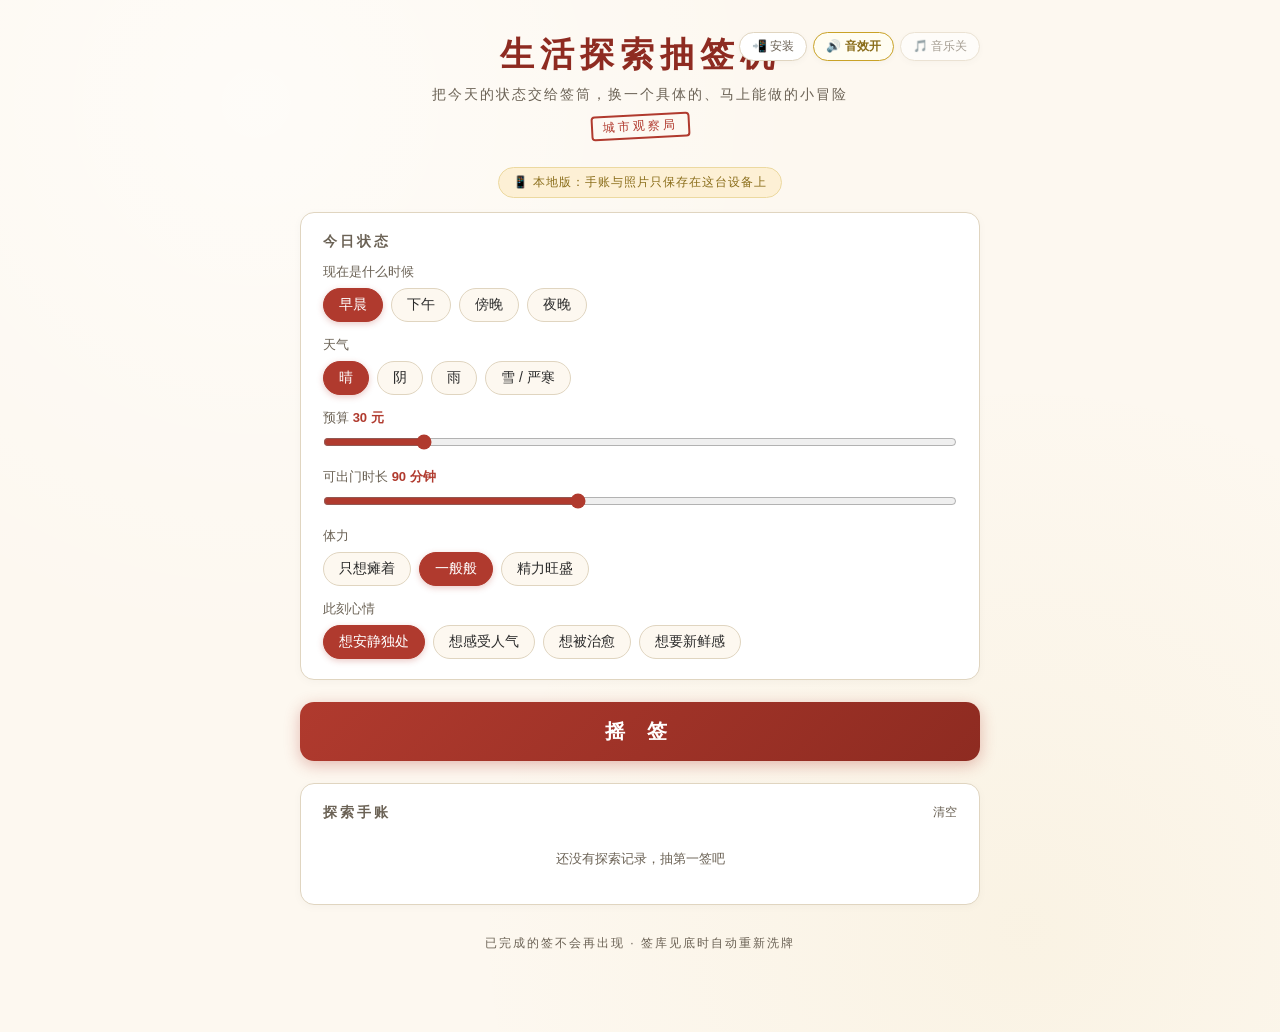
==== index.html @ 9a946af3 "Create offline PWA edition" ====
<!DOCTYPE html>
<html lang="zh-CN">
<head>
<meta charset="UTF-8">
<meta name="viewport" content="width=device-width, initial-scale=1.0">
<meta name="theme-color" content="#8e2b21">
<meta name="description" content="把今天的状态交给签筒，换一个马上能做的小冒险。记录只保存在当前设备。">
<meta name="apple-mobile-web-app-capable" content="yes">
<meta name="apple-mobile-web-app-status-bar-style" content="default">
<meta name="apple-mobile-web-app-title" content="探索抽签机">
<link rel="manifest" href="./manifest.webmanifest">
<link rel="icon" href="./icon.svg" type="image/svg+xml">
<link rel="apple-touch-icon" href="./icon-180.png">
<title>生活探索抽签机</title>
<style>
  :root {
    --paper: #fdf8f0;
    --ink: #2b2b2b;
    --ink-light: #6b6255;
    --red: #b03a2e;
    --red-deep: #8e2b21;
    --gold: #c9a227;
    --border: #e0d5c0;
  }
  * { margin: 0; padding: 0; box-sizing: border-box; }
  body {
    font-family: "PingFang SC", "Microsoft YaHei", "Noto Sans SC", sans-serif;
    background: var(--paper);
    color: var(--ink);
    min-height: 100vh;
    background-image: radial-gradient(circle at 20% 10%, #fff8 0, transparent 40%),
                      radial-gradient(circle at 80% 90%, #c9a22710 0, transparent 40%);
  }
  .wrap { max-width: 720px; margin: 0 auto; padding: 32px 20px 80px; }

  header { text-align: center; margin-bottom: 28px; position: relative; }
  .audio-bar {
    position: absolute; right: 0; top: 0;
    display: flex; gap: 6px;
  }
  .audio-btn {
    background: #fff; border: 1px solid var(--border); border-radius: 999px;
    padding: 5px 12px; font-size: 12px; color: var(--ink-light); cursor: pointer;
    transition: all .2s; display: inline-flex; align-items: center; gap: 4px;
    user-select: none; box-shadow: 0 2px 6px #00000008; font-family: inherit;
  }
  .audio-btn:hover { border-color: var(--red); color: var(--red); }
  .audio-btn.on { border-color: var(--gold); color: #8a6d1a; background: #fffdf2; font-weight: 600; }
  .audio-btn.muted { opacity: 0.6; color: var(--ink-light); }
  @media (max-width: 540px) {
    .audio-bar { position: static; justify-content: center; margin: 0 auto 12px; display: flex; }
  }
  header h1 { font-size: 34px; letter-spacing: 6px; color: var(--red-deep); font-weight: 700; }
  header p { color: var(--ink-light); margin-top: 8px; font-size: 14px; letter-spacing: 2px; }
  .seal {
    display: inline-block; margin-top: 10px; padding: 2px 10px;
    border: 2px solid var(--red); color: var(--red); border-radius: 4px;
    font-size: 12px; letter-spacing: 3px; transform: rotate(-3deg);
  }
  #netBadge {
    display: none; margin: 0 auto 14px; padding: 6px 14px; width: fit-content;
    border-radius: 999px; font-size: 12px; letter-spacing: 1px;
    background: #fdf0d5; color: #8a6d1a; border: 1px solid #ecd9a0;
  }
  #netBadge.off { display: block; }
  #netBadge.local { display: block; }

  .panel {
    background: #fff; border: 1px solid var(--border); border-radius: 14px;
    padding: 20px 22px; margin-bottom: 18px;
    box-shadow: 0 2px 10px #00000008;
  }
  .panel h2 {
    font-size: 14px; color: var(--ink-light); letter-spacing: 3px;
    margin-bottom: 12px; font-weight: 600;
  }
  .row { margin-bottom: 14px; }
  .row:last-child { margin-bottom: 0; }
  .row label { display: block; font-size: 13px; color: var(--ink-light); margin-bottom: 7px; }
  .row label b { color: var(--red); font-weight: 600; }

  .chips { display: flex; flex-wrap: wrap; gap: 8px; }
  .chip {
    padding: 7px 15px; border: 1px solid var(--border); border-radius: 999px;
    background: var(--paper); cursor: pointer; font-size: 14px; color: var(--ink);
    transition: all .15s; user-select: none;
  }
  .chip:hover { border-color: var(--red); color: var(--red); }
  .chip.on { background: var(--red); color: #fff; border-color: var(--red); box-shadow: 0 2px 6px #b03a2e44; }

  input[type=range] { width: 100%; accent-color: var(--red); cursor: pointer; }
  .range-val { font-size: 13px; color: var(--red); font-weight: 600; }

  #drawBtn {
    display: block; width: 100%; padding: 16px; font-size: 20px; letter-spacing: 8px;
    background: linear-gradient(135deg, var(--red), var(--red-deep));
    color: #fff; border: none; border-radius: 14px; cursor: pointer;
    font-family: inherit; font-weight: 700;
    box-shadow: 0 4px 16px #b03a2e55;
    transition: transform .1s, box-shadow .2s;
    margin: 22px 0;
  }
  #drawBtn:hover { transform: translateY(-2px); box-shadow: 0 6px 20px #b03a2e66; }
  #drawBtn:active { transform: scale(.98); }
  #drawBtn:disabled { opacity: .6; cursor: wait; }

  #tube { text-align: center; font-size: 64px; height: 90px; line-height: 90px; display: none; margin-bottom: 4px; }
  #tube.shaking { display: block; animation: shake .12s infinite; }
  @keyframes shake {
    0% { transform: rotate(-10deg) translateX(-3px); }
    50% { transform: rotate(10deg) translateX(3px); }
    100% { transform: rotate(-10deg) translateX(-3px); }
  }

  #result { display: none; }
  .fortune-card {
    background: linear-gradient(180deg, #fffdf8, #fdf5e6);
    border: 2px solid var(--gold); border-radius: 16px;
    padding: 26px 26px 22px; position: relative;
    box-shadow: 0 6px 24px #c9a22722;
    animation: pop .5s cubic-bezier(.2, 1.4, .4, 1);
  }
  @keyframes pop { from { transform: scale(.85) rotate(-2deg); opacity: 0; } to { transform: scale(1) rotate(0); opacity: 1; } }
  .fortune-level {
    position: absolute; top: -14px; left: 50%; transform: translateX(-50%);
    background: var(--red); color: #fff; padding: 4px 18px; border-radius: 999px;
    font-size: 14px; letter-spacing: 4px; font-weight: 700;
    box-shadow: 0 2px 8px #b03a2e44;
  }
  .fortune-title { font-size: 22px; font-weight: 700; color: var(--red-deep); margin: 8px 0 12px; letter-spacing: 1px; }
  .fortune-desc { font-size: 15px; line-height: 1.9; color: var(--ink); }
  .steps { margin-top: 14px; padding: 14px 16px; background: #fff; border-radius: 10px; border: 1px dashed var(--border); }
  .steps li { font-size: 14px; line-height: 2; color: var(--ink-light); list-style: none; padding-left: 22px; position: relative; }
  .steps li::before { content: "◆"; position: absolute; left: 0; color: var(--gold); font-size: 10px; top: 7px; }
  .fortune-meta { margin-top: 12px; font-size: 12px; color: var(--ink-light); letter-spacing: 1px; }

  .result-actions { display: flex; gap: 10px; margin-top: 16px; }
  .btn {
    flex: 1; padding: 12px; border-radius: 10px; border: 1px solid var(--border);
    background: #fff; cursor: pointer; font-size: 14px; font-family: inherit; transition: all .15s;
  }
  .btn:hover { border-color: var(--red); color: var(--red); }
  .btn.primary { background: var(--red); color: #fff; border-color: var(--red); }
  .btn.primary:hover { background: var(--red-deep); }
  .btn:disabled { opacity: .5; cursor: wait; }

  #emptyHint { display: none; text-align: center; color: var(--ink-light); padding: 20px; font-size: 14px; }

  /* 完成弹窗 */
  #modalMask {
    display: none; position: fixed; inset: 0; background: #00000070;
    z-index: 50; align-items: center; justify-content: center; padding: 20px;
  }
  #modalMask.open { display: flex; }
  #modal {
    background: var(--paper); border-radius: 16px; width: 100%; max-width: 460px;
    max-height: 88vh; overflow-y: auto; padding: 22px;
    animation: pop .35s cubic-bezier(.2, 1.4, .4, 1);
  }
  #modal h3 { font-size: 17px; color: var(--red-deep); margin-bottom: 4px; }
  #modal .sub { font-size: 12px; color: var(--ink-light); margin-bottom: 14px; }
  #modal label { display: block; font-size: 13px; color: var(--ink-light); margin: 12px 0 6px; }
  #modal textarea, #modal input[type=text] {
    width: 100%; border: 1px solid var(--border); border-radius: 10px;
    padding: 10px 12px; font-size: 14px; font-family: inherit; background: #fff; resize: vertical;
  }
  #modal textarea { min-height: 90px; }
  #photoInput { display: none; }
  #photoPickBtn {
    display: inline-block; padding: 10px 18px; border: 1px dashed var(--red);
    color: var(--red); border-radius: 10px; cursor: pointer; font-size: 13px; background: #fff;
  }
  #photoPreview { display: flex; flex-wrap: wrap; gap: 8px; margin-top: 10px; }
  #photoPreview .ph { position: relative; width: 72px; height: 72px; border-radius: 8px; overflow: hidden; border: 1px solid var(--border); }
  #photoPreview .ph img { width: 100%; height: 100%; object-fit: cover; }
  #photoPreview .ph .del {
    position: absolute; top: 2px; right: 2px; width: 18px; height: 18px; border-radius: 50%;
    background: #000000aa; color: #fff; font-size: 12px; line-height: 18px; text-align: center; cursor: pointer;
  }
  .modal-actions { display: flex; gap: 10px; margin-top: 18px; }

  /* 探险回忆 */
  #memoryCard { display: none; }
  .mem-inner {
    background: linear-gradient(135deg, #fffdf6, #fdf3e0);
    border: 1px solid var(--gold); border-radius: 12px; padding: 14px 16px;
    display: flex; gap: 12px; align-items: center;
  }
  .mem-inner img { width: 64px; height: 64px; border-radius: 8px; object-fit: cover; flex-shrink: 0; cursor: pointer; }
  .mem-text { flex: 1; min-width: 0; }
  .mem-date { font-size: 11px; color: var(--gold); font-weight: 600; letter-spacing: 1px; }
  .mem-note { font-size: 14px; line-height: 1.7; margin-top: 3px; display: -webkit-box; -webkit-line-clamp: 2; -webkit-box-orient: vertical; overflow: hidden; }
  .mem-title { font-size: 12px; color: var(--ink-light); margin-top: 3px; }
  #memRefresh { background: none; border: none; color: var(--red); cursor: pointer; font-size: 12px; float: right; }

  /* 时间轴手账 */
  .timeline { position: relative; padding-left: 18px; }
  .timeline::before { content: ""; position: absolute; left: 5px; top: 6px; bottom: 6px; width: 2px; background: var(--border); }
  .tl-item { position: relative; padding: 0 0 22px 14px; }
  .tl-item::before {
    content: ""; position: absolute; left: -18px; top: 5px; width: 9px; height: 9px;
    border-radius: 50%; background: var(--red); border: 2px solid var(--paper);
  }
  .tl-time { font-size: 12px; color: var(--gold); font-weight: 700; letter-spacing: 1px; }
  .tl-title { font-size: 15px; font-weight: 700; margin: 3px 0; }
  .tl-loc { font-size: 12px; color: var(--ink-light); }
  .tl-note { font-size: 14px; line-height: 1.8; margin-top: 6px; background: #fff; border: 1px dashed var(--border); border-radius: 10px; padding: 10px 12px; }
  .tl-photos { display: flex; flex-wrap: wrap; gap: 8px; margin-top: 8px; }
  .tl-photos img { width: 84px; height: 84px; object-fit: cover; border-radius: 8px; border: 1px solid var(--border); cursor: zoom-in; }
  .hist-empty { text-align: center; color: var(--ink-light); font-size: 13px; padding: 16px 0; }
  #clearHist { font-size: 12px; float: right; background: none; border: none; color: var(--ink-light); cursor: pointer; }
  #clearHist:hover { color: var(--red); }

  /* 灯箱 */
  #lightbox {
    display: none; position: fixed; inset: 0; background: #000000d0; z-index: 99;
    align-items: center; justify-content: center; cursor: zoom-out; padding: 20px;
  }
  #lightbox.open { display: flex; }
  #lightbox img { max-width: 100%; max-height: 100%; border-radius: 8px; }

  footer { text-align: center; margin-top: 30px; font-size: 12px; color: var(--ink-light); letter-spacing: 2px; }
</style>
</head>
<body>
<div class="wrap">
  <header>
    <div class="audio-bar">
      <button id="installBtn" class="audio-btn" title="安装到主屏幕" hidden>📲 安装</button>
      <button id="soundToggle" class="audio-btn" title="开关动作音效">🔊 音效开</button>
      <button id="bgmToggle" class="audio-btn" title="开关背景音乐">🎵 音乐关</button>
    </div>
    <h1>生活探索抽签机</h1>
    <p>把今天的状态交给签筒，换一个具体的、马上能做的小冒险</p>
    <span class="seal">城市观察局</span>
  </header>

  <div id="netBadge" class="local">📱 本地版：手账与照片只保存在这台设备上</div>

  <div class="panel">
    <h2>今日状态</h2>

    <div class="row">
      <label>现在是什么时候</label>
      <div class="chips" id="timeChips">
        <span class="chip on" data-v="morning">早晨</span>
        <span class="chip" data-v="afternoon">下午</span>
        <span class="chip" data-v="evening">傍晚</span>
        <span class="chip" data-v="night">夜晚</span>
      </div>
    </div>

    <div class="row">
      <label>天气</label>
      <div class="chips" id="weatherChips">
        <span class="chip on" data-v="sunny">晴</span>
        <span class="chip" data-v="cloudy">阴</span>
        <span class="chip" data-v="rain">雨</span>
        <span class="chip" data-v="snow">雪 / 严寒</span>
      </div>
    </div>

    <div class="row">
      <label>预算 <b class="range-val" id="budgetVal">30 元</b></label>
      <input type="range" id="budget" min="0" max="200" step="10" value="30">
    </div>

    <div class="row">
      <label>可出门时长 <b class="range-val" id="durVal">90 分钟</b></label>
      <input type="range" id="duration" min="30" max="180" step="30" value="90">
    </div>

    <div class="row">
      <label>体力</label>
      <div class="chips" id="energyChips">
        <span class="chip" data-v="1">只想瘫着</span>
        <span class="chip on" data-v="2">一般般</span>
        <span class="chip" data-v="3">精力旺盛</span>
      </div>
    </div>

    <div class="row">
      <label>此刻心情</label>
      <div class="chips" id="moodChips">
        <span class="chip on" data-v="quiet">想安静独处</span>
        <span class="chip" data-v="lively">想感受人气</span>
        <span class="chip" data-v="heal">想被治愈</span>
        <span class="chip" data-v="fresh">想要新鲜感</span>
      </div>
    </div>
  </div>

  <button id="drawBtn">摇 签</button>
  <div id="tube">🏺</div>

  <div id="result">
    <div class="fortune-card">
      <div class="fortune-level" id="fLevel">上上签</div>
      <div class="fortune-title" id="fTitle"></div>
      <div class="fortune-desc" id="fDesc"></div>
      <ul class="steps" id="fSteps"></ul>
      <div class="fortune-meta" id="fMeta"></div>
    </div>
    <div class="result-actions">
      <button class="btn" id="redrawBtn">不合心意，换一签</button>
      <button class="btn primary" id="doneBtn">我完成了 ✓</button>
    </div>
  </div>

  <div id="emptyHint">😮 这个条件下签筒空了——试试放宽预算、时间或换个心情？</div>

  <div class="panel" id="memoryCard" style="margin-top:26px;">
    <h2>探险回忆 <button id="memRefresh">换一段</button></h2>
    <div class="mem-inner" id="memInner"></div>
  </div>

  <div class="panel" style="margin-top:18px;">
    <h2>探索手账 <button id="clearHist">清空</button></h2>
    <div id="historyList"><div class="hist-empty">加载中……</div></div>
  </div>

  <footer>已完成的签不会再出现 · 签库见底时自动重新洗牌</footer>
</div>

<!-- 完成弹窗 -->
<div id="modalMask">
  <div id="modal">
    <h3>记录这次探索</h3>
    <div class="sub" id="modalTaskName"></div>
    <label>探险感言</label>
    <textarea id="noteInput" placeholder="今天看到了什么？100 字也好，一句话也行"></textarea>
    <label>照片（可多张，自动压缩）</label>
    <span id="photoPickBtn">📷 选择照片</span>
    <input type="file" id="photoInput" accept="image/*" multiple>
    <div id="photoPreview"></div>
    <label>地点</label>
    <input type="text" id="locInput" placeholder="例如：城南老街 / 人民公园北门">
    <div class="modal-actions">
      <button class="btn" id="modalCancel">取消</button>
      <button class="btn primary" id="modalSave">存入手账 ✓</button>
    </div>
  </div>
</div>

<!-- 灯箱 -->
<div id="lightbox"><img id="lbImg" src=""></div>

<script>
/* ============ 任务签库（60 签） ============
 * budget: 最低预算  energy: 最低体力(1-3)  min: 最少分钟数
 * times: 适用时段(空=均可)  outdoor: 是否户外  rainOk: 雨雪天是否可行
 * mood: 契合心情 quiet/lively/heal/fresh   weatherNeed: 限定天气
 */
const POOL = [
  {id:"road_change", t:"未知道路摄影签", d:"去附近一条你从未走过的路，用镜头记录这座城市正在变化的证据。", steps:["选一条从没走过的方向出发","拍 {n} 张「城市正在变化」的照片：工地、新招牌、拆迁墙、新栽的树","挑一种预算内没吃过的小吃尝尝","回家后写 100 字：这条路和你想象的有什么不同"], budget:15, energy:2, min:60, outdoor:true, rainOk:false, mood:["fresh","quiet"]},
  {id:"old_shop", t:"老字号寻访签", d:"找到附近一家开了十年以上的小店，和店主聊一句天。", steps:["地图搜「附近」+ 老店 / 或直接问楼下保安","点一样最便宜的东西（预算 {budget} 元内）","问店主：「这条街这些年变了吗？」","记下他说的一个细节"], budget:20, energy:2, min:60, outdoor:true, rainOk:true, mood:["quiet","heal"]},
  {id:"bus_end", t:"公交终点签", d:"随便上一辆公交，坐几站就下车，探索一会儿再回来。", steps:["选一个从没坐过的线路，坐 3-5 站","在一个陌生站下车","沿主街走 15 分钟","拍 1 张「这里和我住的街区最大的不同」"], budget:8, energy:2, min:60, outdoor:true, rainOk:false, mood:["fresh","lively"]},
  {id:"market", t:"菜市场人间签", d:"去最近的菜市场，不买菜也行，去感受一座城市最真实的烟火气。", steps:["找一个人流量最大的摊位站 3 分钟","观察：哪种菜今天最便宜？","买一样预算内的时令水果","录一段 15 秒的环境音，回家听"], budget:20, energy:2, min:60, outdoor:true, rainOk:true, mood:["lively","heal"]},
  {id:"rain_walk", t:"雨中散步签", d:"专门为这场雨出门。雨天的城市是另一部电影。", steps:["带伞，穿不怕水的鞋","找 3 个「只有下雨天才有的画面」：积水倒影、屋檐下躲雨的人、雨刷的节奏","进一家能看雨的店，点杯热饮","写 3 行短句，像俳句那样"], budget:25, energy:2, min:45, outdoor:true, rainOk:true, mood:["quiet","heal"], weatherNeed:"rain"},
  {id:"sunset", t:"落日收集签", d:"在日落前后出门，找一个能看天色的高处或开阔处。", steps:["查今天日落时间，提前一点出发","楼顶、天桥、开阔路口均可，安全第一","先看 5 分钟再拍 {n} 张","给今天的天色打 1-10 分并记录理由"], budget:0, energy:2, min:45, outdoor:true, rainOk:false, times:["afternoon","evening"], mood:["heal","quiet"]},
  {id:"night_light", t:"夜灯巡查签", d:"夜晚出门，只拍「发光的招牌和窗户」，像萤火虫一样收集光。", steps:["选一条商业小街","拍 {n} 张发光物：霓虹、便利店灯箱、别人家的窗","找出其中最孤独的一个光源","回家给它写一句话"], budget:0, energy:2, min:45, outdoor:true, rainOk:false, times:["night","evening"], mood:["quiet","fresh"]},
  {id:"park_oldman", t:"公园观察签", d:"去最近的公园，看人们如何理直气壮地浪费时间。", steps:["找下棋/打牌的一桌，观战 10 分钟","数一下公园里有多少种声音","长椅上坐满 15 分钟，不看手机","用一句话总结：这个公园的「气质」"], budget:0, energy:1, min:45, outdoor:true, rainOk:false, mood:["heal","lively"]},
  {id:"cinema", t:"陌生影片签", d:"去电影院看一场你平时绝不会选的片子。", steps:["打开购票 App，排除所有「想看」的","选一部类型最陌生的","看完别急着走，听完片尾曲","写 100 字：它最打动或最冒犯你的地方"], budget:50, energy:1, min:90, outdoor:false, rainOk:true, mood:["fresh","quiet"]},
  {id:"library", t:"图书馆盲盒签", d:"去图书馆或书店，抽一本你永远不会主动拿的书。", steps:["走到离你专业/兴趣最远的书架","闭眼抽一本，读 30 页","抄下最奇怪的一句话","想想：什么样的人会把这本书当宝贝"], budget:0, energy:1, min:60, outdoor:false, rainOk:true, mood:["quiet","fresh"]},
  {id:"breakfast", t:"早餐远征签", d:"为了吃早餐专门出门，去一家排队超过 5 人的早点铺。", steps:["问 1 个本地人（保安/环卫/邻居）哪家最好吃","排队时点前面那个人点的东西","慢慢吃，观察来吃早饭的都是什么人","给这顿早餐写个 50 字点评"], budget:20, energy:2, min:45, outdoor:true, rainOk:true, times:["morning"], mood:["lively","heal"]},
  {id:"bridge", t:"天桥驻留签", d:"找一座人行天桥或过街通道，在正中站 15 分钟，看车流像河一样经过。", steps:["选一个车流多的天桥或路口","数 3 分钟内经过多少辆车","拍 1 张车流照片","想一个问题：这些人都要去哪"], budget:0, energy:1, min:30, outdoor:true, rainOk:false, mood:["quiet","fresh"]},
  {id:"secondhand", t:"旧物淘宝签", d:"去旧货市场或二手书店，用预算买一个「有故事的旧物」。", steps:["搜附近旧货市场/二手书店","和一件旧物「对视」，猜它的前任主人","砍价一次，哪怕只便宜 1 块","回家给它拍张证件照，写它的「前世」"], budget:30, energy:2, min:60, outdoor:true, rainOk:true, mood:["fresh","quiet"]},
  {id:"rooftop", t:"高处眺望签", d:"找一个能上去的高处（天台、天桥、楼道窗口），重新看看你住的城市。", steps:["确认安全与可进入性，不翻不闯","找到你家的方向","找出 3 个你从没注意过的建筑","拍 1 张俯瞰，命名「我的城市切片」"], budget:0, energy:1, min:30, outdoor:true, rainOk:false, mood:["fresh","quiet"]},
  {id:"tea_house", t:"本地下午签", d:"找一家茶馆、咖啡馆或社区活动室，混入本地人的下午时光。", steps:["点一杯最便宜的饮品","坐在老人或常客附近，听他们聊天（别盯手机）","学一句本地方言或一个本地说法","记录一个你听不懂但觉得有趣的词"], budget:15, energy:1, min:60, outdoor:false, rainOk:true, times:["afternoon"], mood:["lively","heal"]},
  {id:"smell_map", t:"气味地图签", d:"用鼻子代替眼睛，给附近街区画一张气味地图。", steps:["慢走 30 分钟，专注分辨气味","记录 5 种气味及位置：烘焙店、理发店、花坛、水果摊……","找出「这条街的标志性气味」","回家按记忆画一张简笔气味地图"], budget:0, energy:2, min:60, outdoor:true, rainOk:false, mood:["fresh","quiet"]},
  {id:"door_photo", t:"门面收集签", d:"只拍「门」。老木门、卷帘门、贴着转让的门——门是街区的表情。", steps:["定一条 1 公里内的路线","拍 {n} 扇有故事的门","选一扇最想推开的","写 50 字：门后面可能是什么"], budget:0, energy:1, min:45, outdoor:true, rainOk:false, mood:["quiet","fresh"]},
  {id:"ferry", t:"水边散步签", d:"去最近的河边、湖边、池塘或喷泉，任何有水的地方都行。", steps:["找一处最近的水边：河、湖、池塘、甚至小区喷泉","在水边待满 20 分钟","观察水面上的东西：船、倒影、落叶、波纹","拍 1 张「水与城市的关系」"], budget:0, energy:1, min:45, outdoor:true, rainOk:false, mood:["heal","fresh"]},
  {id:"free_museum", t:"免费展馆签", d:"搜一个你从没进过的免费展馆：城市规划馆、校史馆、社区陈列室都算。", steps:["地图搜「展馆/陈列馆/博物馆」筛选免费","选一个名字最陌生的","找到馆内最冷门的展品","给它拍张照并抄下说明牌"], budget:0, energy:1, min:60, outdoor:false, rainOk:true, mood:["quiet","fresh"]},
  {id:"stranger_view", t:"换位散步签", d:"假装你是第一次来这座城市的游客，重走你每天经过的路。", steps:["把手机调成「游客模式」：什么都值得拍","拍 3 张你每天路过却从没拍过的东西","发现一个你每天忽略的细节","写 100 字游记，开头：「第一次来到这座城市……」"], budget:0, energy:1, min:45, outdoor:true, rainOk:true, mood:["fresh","heal"]},
  {id:"noodle_tour", t:"一碗面巡礼签", d:"找一家本地人推荐的粉面小店，完整地、不看手机地吃完一碗。", steps:["搜「附近 粉/面」按评价选非连锁的","坐能看见厨房的位置","完整吃完，品味汤头","给老板一句当面夸奖"], budget:25, energy:1, min:45, outdoor:true, rainOk:true, mood:["heal","lively"]},
  {id:"shadow_noon", t:"影子测量签", d:"在一天中影子最特别的时候出门，只拍影子。", steps:["晴天才有的限定任务","拍 {n} 个影子：人的、栏杆的、树的","找最长的一个影子","回家查：为什么影子方向是这样"], budget:0, energy:1, min:30, outdoor:true, rainOk:false, mood:["quiet","fresh"]},
  {id:"community", t:"社区秘径签", d:"钻进你从未进过的隔壁小区（开放小区），看看别人的日常生活布景。", steps:["选一个开放式老小区","找小区里的「野生设施」：自制花架、楼道猫窝","数有多少种晾晒的东西","从哪个门出来，就记住那个门"], budget:0, energy:2, min:45, outdoor:true, rainOk:false, mood:["fresh","quiet"]},
  {id:"station", t:"人流观察签", d:"去一个人来人往的枢纽——公交站、地铁口、学校或商场门口，看人们匆匆路过。", steps:["选一个人流多的地方：地铁口/公交站/商场门口/校门口","站或坐 15 分钟，只看不动","观察：谁在等人？谁在赶路？谁在张望？","猜 3 个路人的故事"], budget:5, energy:1, min:30, outdoor:true, rainOk:true, mood:["lively","quiet"]},
  {id:"midnight_store", t:"深夜便利店签", d:"深夜的便利店是城市的心跳监测点。坐一会儿，看来来往往的人。", steps:["选一家 24 小时便利店，买热饮或饭团","靠窗坐 20 分钟","记录这个时段进来的 3 类人","写 50 字：深夜便利店收留了什么"], budget:20, energy:1, min:30, outdoor:false, rainOk:true, times:["night"], mood:["quiet","heal"]},
  {id:"climb_view", t:"登高望远签", d:"找个高处俯瞰城市：小山、观景台、天桥、高层楼道都可以。", steps:["选一个能上去的高处，安全第一","登顶后找东南西北各一个地标","拍 1 张全景 + 1 张脚下的路","下来时走一条不同的路"], budget:10, energy:2, min:60, outdoor:true, rainOk:false, mood:["fresh","heal"]},
  {id:"food_street", t:"小吃盲选签", d:"去附近的小吃摊或餐饮街，用「第 3 个排队超 5 人的摊」法则选择。", steps:["先完整走一遍，什么都别买","找到第 3 个排队超 5 人的摊","排到时点招牌，预算 {budget} 元内","边吃边观察老板的手速"], budget:40, energy:2, min:60, outdoor:true, rainOk:true, times:["evening","night"], mood:["lively","heal"]},
  {id:"alley", t:"小巷探索签", d:"专门走小巷，不走大路。城市的秘密都藏在毛细血管里。", steps:["选一片老街区，或你小区周边的小路","只走小巷、支路、楼间通道","发现 3 个「只有小巷里才有的东西」","如果迷路了就当是加分项"], budget:10, energy:2, min:60, outdoor:true, rainOk:false, mood:["fresh","quiet"]},
  {id:"window_seat", t:"靠窗观察签", d:"找一家二楼靠窗的咖啡馆/奶茶店，以上帝视角看一条街 30 分钟。", steps:["点一杯预算内的饮品占座","选定一个「主角」持续观察（一棵树/一个报摊/一个路口）","记录这条街 30 分钟内发生的小事","写 100 字《某街 30 分钟纪实》"], budget:30, energy:1, min:45, outdoor:false, rainOk:true, times:["afternoon"], mood:["quiet","heal"]},
  {id:"bike_loop", t:"骑行环线签", d:"扫一辆共享单车，在附近骑一个轻松的环线。", steps:["规划一个 30-40 分钟的环线","每骑 10 分钟停下来拍 1 张","找 3 个「骑车才能发现的视角」","终点奖励自己一瓶冷饮"], budget:10, energy:2, min:60, outdoor:true, rainOk:false, mood:["fresh","lively"]},
  {id:"photo_rime", t:"一物十拍签", d:"选一个普通的物体（消防栓/垃圾桶/电线杆），在附近找若干个不同的同类拍下来。", steps:["出门遇到的第一个该类物体即为「命运之选」","走 {min} 分钟集齐 {n} 个","拍成统一构图","拼图发一条仅自己可见的朋友圈"], budget:0, energy:2, min:60, outdoor:true, rainOk:false, mood:["fresh","quiet"]},
  {id:"book_exchange", t:"漂流书投放签", d:"带一本你读过的好书出门，把它留在公共场所，附一张字条。", steps:["选一本舍得送出的书","写张字条：「这本书现在归你，看完请继续放漂」","留在咖啡馆/公园长椅/地铁站","远远观察 10 分钟，看谁捡走它"], budget:0, energy:1, min:45, outdoor:true, rainOk:true, mood:["heal","quiet"]},
  {id:"wet_market_night", t:"夜摊散场签", d:"晚上去附近最热闹的餐饮街，看它快收摊时的样子。", steps:["21 点后到达（或当地收摊前 1 小时）","观察摊主收摊的顺序和默契","往往能买到打折的收尾小吃","拍 1 张「散场」主题照片"], budget:25, energy:2, min:45, outdoor:true, rainOk:false, times:["night"], mood:["quiet","fresh"]},
  {id:"letter_self", t:"给未来的信签", d:"出门找一个安静的角落，给半年后的自己写一封信。", steps:["带上纸笔（或手机备忘录）","找公园长椅/河边台阶坐下","写下：此刻的城市、此刻的你、一个期望","密封藏好，设半年后的提醒"], budget:5, energy:1, min:45, outdoor:true, rainOk:false, mood:["quiet","heal"]},
  {id:"dawn_city", t:"清晨城市签", d:"比平时早一点出门，看看城市开机的过程。", steps:["清晨出门，不用赶日出，天刚亮即可","看环卫工、早餐铺开门、第一班公交","拍 {n} 张「城市醒来」的照片","吃一顿刚出锅的早餐作为奖励"], budget:15, energy:2, min:45, outdoor:true, rainOk:false, times:["morning"], mood:["fresh","heal"]},
  {id:"street_music", t:"街头声音签", d:"去寻找城市的现场声音：店铺音响、广场舞、吆喝、公园里练乐器的人。", steps:["循声而行，听到有节奏的声音就朝它走","完整听完一段再离开","分辨：这是人声、乐器还是音箱？","记录今天城市为你「演奏」的曲目"], budget:5, energy:1, min:45, outdoor:true, rainOk:false, times:["evening","afternoon"], mood:["lively","heal"]},
  {id:"snow_city", t:"雪日限定签", d:"雪天限定：出门看熟悉的城市被白色重新排版。", steps:["穿暖，戴手套","找 3 个「被雪改变形态的物体」","踩一块没人踩过的雪，听声音","回来喝热的，写 3 行短句"], budget:15, energy:2, min:45, outdoor:true, rainOk:true, mood:["heal","fresh"], weatherNeed:"snow"},
  /* ---- V2 新增 15 签 ---- */
  {id:"mall_archive", t:"老街考古签", d:"去附近最老的商场或老街，寻找它还停留在旧时代的证据。", steps:["选一家老商场，或一条有年头的老街","找 3 个「年代残留物」：旧招牌、关张的门面、老式装修","拍 1 张最有年代感的画面","写 100 字：这条街的黄金时代是什么样"], budget:0, energy:1, min:45, outdoor:true, rainOk:true, mood:["fresh","quiet"]},
  {id:"home_movie", t:"同年电影签", d:"看你出生那一年的电影代表作，和那个年代的自己打个照面。", steps:["查你出生那年的年度佳片/获奖名单","选一部从没看过的，关灯、手机翻面","看完先写 100 字直觉感受，别急着看影评","再去看看别人怎么夸/怎么骂它"], budget:0, energy:1, min:120, outdoor:false, rainOk:true, times:["afternoon","evening","night"], mood:["quiet","heal"]},
  {id:"taichi", t:"晨练潜入签", d:"混进公园或广场的锻炼队伍，偷师大爷大妈的养生绝学。", steps:["早晨或傍晚到最近的公园/广场","找到太极/八段锦/广场舞队伍，站后排跟着比划 10 分钟","观察队伍里谁是「灵魂人物」","活动完吃一顿热乎的"], budget:10, energy:1, min:45, outdoor:true, rainOk:false, times:["morning","afternoon","evening"], mood:["lively","heal"]},
  {id:"stairs_climb", t:"垂直城市签", d:"不坐电梯，用楼梯爬一栋楼，从高处重新认识你的城市。", steps:["选一栋允许进入的楼（商场/写字楼/自家楼栋）","爬楼梯上去，不用到顶，量力而行","在楼梯间窗口拍 1 张俯瞰","下楼奖励自己一杯冰饮"], budget:5, energy:2, min:30, outdoor:true, rainOk:true, mood:["fresh"]},
  {id:"metro_hike", t:"地铁徒步签", d:"沿一条地铁线或主干道走 2 站，看看平时掠过的地方在地面上是什么样。", steps:["选一条常坐的线路，挑连续的 2 站","从 A 站走到 B 站，沿主路走","对比：两个站周边哪里最出乎意料？","拍 {n} 张「地面版沿途」"], budget:5, energy:2, min:60, outdoor:true, rainOk:false, mood:["fresh","quiet"]},
  {id:"compliment", t:"真诚夸奖签", d:"今天的任务：真诚地夸 3 个人。夸具体的事，看对方的反应。", steps:["夸一位服务者：店员的打包手法、环卫工扫净的路面","夸一个陌生人的穿搭或状态（自然、不打扰）","夸一个你认识的人，发消息也行","记录三次夸奖得到的不同反应"], budget:0, energy:1, min:30, outdoor:true, rainOk:true, mood:["lively","heal"]},
  {id:"photo_word", t:"一字主题签", d:"出门前定一个字（红 / 圆 / 旧 / 影 / 门），今天只拍与这个字有关的画面。", steps:["闭眼在纸上写一个字，或让朋友随便发一个","带着这个字出门，见到相关画面就拍","集满 {n} 张后回家","按这个字排个版，配一句标题"], budget:0, energy:1, min:45, outdoor:true, rainOk:false, mood:["fresh","quiet"]},
  {id:"memory_map", t:"记忆地图签", d:"不看任何地图，凭记忆画出住所周边一公里，然后出门实地校对。", steps:["拿纸笔画：道路、店铺、标志性物","标出你「确定」和「不确定」的部分","出门走一圈，用红笔修正错误","数一数：记错了几处？最意外的是哪处？"], budget:0, energy:2, min:60, outdoor:true, rainOk:false, mood:["quiet","fresh"]},
  {id:"cat_census", t:"街区猫口普查签", d:"对附近街区的流浪猫狗进行一次非官方普查。", steps:["慢走 40 分钟，重点搜索车底、花坛、墙头","每发现一只，记录：位置、毛色、估计年龄","给每只起一个临时代号","绘制一张《本街区猫口分布图》"], budget:10, energy:2, min:45, outdoor:true, rainOk:false, mood:["heal","fresh"]},
  {id:"recipe_interview", t:"家常菜访谈签", d:"向一位会做饭的人（家人/邻居/小店老板）讨教一道菜的完整做法。", steps:["选定一道你爱吃但不会做的菜","找到愿意教你的人，问清每一步和火候","回家按方复刻一次","记录：复刻版和原版差在哪"], budget:30, energy:1, min:90, outdoor:false, rainOk:true, mood:["heal","lively"]},
  {id:"sound_hunt", t:"声音采集签", d:"用录音代替拍照，采集 5 种「这座城市的声音标本」。", steps:["打开手机录音，目标：叫卖、地铁报站、蝉鸣、广场舞、雨棚滴水……","每种录 15 秒以上","回家后按顺序拼接成一段 1 分钟音频","命名《今日城市声带》并写一句话简介"], budget:0, energy:1, min:45, outdoor:true, rainOk:true, mood:["fresh","quiet"]},
  {id:"notice_board", t:"公告栏深读签", d:"认真读完小区/学校公告栏上的每一张通知，那里有被忽略的社区新闻。", steps:["找到公告栏，从最旧的一张读起","记录 3 条有趣信息：寻物、停水、活动、处罚","推断：这个社区最近在为什么事操心？","顺手拍 1 张最有时代感的通知"], budget:0, energy:1, min:30, outdoor:true, rainOk:true, mood:["quiet","fresh"]},
  {id:"reverse_commute", t:"逆向通勤签", d:"晚高峰时坐一趟与人流相反方向的车，看空荡车厢和对面的人潮。", steps:["下班高峰时段出发","选一条进城线路，你往城外坐","观察：同方向的乘客都有什么共同点？","在终点附近找家小店吃晚饭再回"], budget:25, energy:1, min:90, outdoor:true, rainOk:true, times:["evening"], mood:["fresh","quiet"]},
  {id:"night_snack_rank", t:"夜宵横评签", d:"同品类夜宵买 2-3 家，做一次严肃的个人横评。", steps:["选一个品类：烤冷面、炸串、炒粉、柠檬茶……","买 2-3 家不同摊位的同品类","从口感、分量、性价比逐项打分","宣布你心中的街区冠军，写 50 字颁奖词"], budget:40, energy:2, min:60, outdoor:true, rainOk:true, times:["night"], mood:["lively","fresh"]},
  {id:"zine_page", t:"一页城市志签", d:"把最近的一次探索做成一页「城市志」：一张照片 + 手绘地图 + 100 字。", steps:["出门完成一次小探索（或就用今天的经历）","回家选 1 张最满意的照片打印或画下来","配上手绘路线和 100 字说明","编号 No.001——你的城市志创刊号"], budget:10, energy:1, min:60, outdoor:false, rainOk:true, mood:["quiet","fresh"]},
  /* ---- V3 新增 10 个居家任务 ---- */
  {id:"home_clean_drawer", t:"抽屉整理签", d:"收拾一个乱掉的抽屉或桌面，给它一次体面的重生。", steps:["挑一个最乱的抽屉或桌面","把东西全拿出来，分三堆：留下/换地方/处理","擦干净，重新归位","拍一张前后对比照"], budget:0, energy:1, min:30, outdoor:false, rainOk:true, mood:["fresh","heal"]},
  {id:"home_album", t:"相册回忆签", d:"翻手机相册，挑 3 张有故事的照片，把那一刻写下来。", steps:["打开相册，倒序往前翻","挑 3 张让你停顿的照片","每张写一句：当时在哪、和谁、什么心情","把三句话存进手账"], budget:0, energy:1, min:45, outdoor:false, rainOk:true, mood:["heal","quiet"]},
  {id:"home_cook", t:"新菜挑战签", d:"用家里现有的食材，做一道你从没做过的菜。", steps:["盘点冰箱和柜子里有什么","想一道用现有食材能做的、没做过的菜","照着做，记录过程和翻车点","拍成品，写 50 字试吃报告"], budget:20, energy:2, min:60, outdoor:false, rainOk:true, mood:["heal","lively"]},
  {id:"home_drink", t:"特饮调制签", d:"用家里的材料调一杯你从没喝过的饮品，给它起个名字。", steps:["搜「自制特调」找灵感，或用柠檬/茶/奶/气泡水自由发挥","调一杯，记录配方","尝一口，给它命名（如「周四夜的海风」）","拍成品照，写一句口味评价"], budget:15, energy:1, min:30, outdoor:false, rainOk:true, mood:["fresh","heal"]},
  {id:"home_music", t:"整张专辑签", d:"完整听一张你从没完整听过的专辑，不切歌、不倍速、不看手机。", steps:["选一张久仰大名或随机抽到的专辑","关掉通知，从头到尾听完","记住最击中你的那一首","写 50 字：这张专辑让你想到什么"], budget:0, energy:1, min:45, outdoor:false, rainOk:true, mood:["quiet","heal"]},
  {id:"home_doc", t:"纪录片签", d:"看一部你平时不会点开的纪录片，认识一个陌生的世界。", steps:["在视频平台找一部评分高但你从没看过的纪录片","完整看完","记下 3 个刷新你认知的事实","写 100 字观后：它改变了你的哪个看法"], budget:0, energy:1, min:60, outdoor:false, rainOk:true, mood:["quiet","fresh"]},
  {id:"home_read", t:"静读三十页签", d:"关掉所有通知，认真读 30 页书，找回专注的感觉。", steps:["选一本想读但一直没开始的书","手机静音、倒扣放远","读 30 页，不跳行不刷手机","抄下最有感触的一句话"], budget:0, energy:1, min:45, outdoor:false, rainOk:true, mood:["quiet","heal"]},
  {id:"home_wardrobe", t:"衣柜断舍离签", d:"整理衣柜，选出 3 件不再穿的衣服，跟它们好好告别。", steps:["把衣柜里一个区域翻出来","试穿判断：还心动吗？还合身吗？","挑出 3 件决定处理的","拍照记录，考虑捐/卖/改造"], budget:0, energy:2, min:45, outdoor:false, rainOk:true, mood:["fresh","heal"]},
  {id:"home_old_box", t:"旧物盒签", d:"打开一个尘封的抽屉或盒子，找出最意外的一件旧物。", steps:["找一个很久没动过的抽屉/盒子","翻出最让你意外或久违的一件东西","回忆它的来历和当时的故事","拍张照，写一段它的「前世今生」"], budget:0, energy:1, min:30, outdoor:false, rainOk:true, mood:["heal","quiet"]},
  {id:"home_letter", t:"手写信签", d:"手写一封信给某个人——寄出去，或者只是收好留给自己。", steps:["选定收信人：朋友、家人、或未来的自己","用纸笔认真写，不敷衍","拍照留档，或真的寄出去","记录：写信时你想到了什么"], budget:5, energy:1, min:45, outdoor:false, rainOk:true, mood:["heal","quiet"]}
];

const LEVELS = ["上上签","上吉","中吉","小吉","末吉 · 但行动即转运"];
const KEY_HIST = "leq_history_v2";
const KEY_DONE = "leq_done_v2";

/* ============ 数据层：纯本地 IndexedDB（可保存压缩照片） ============ */
const DB_NAME = "life_explore_lottery";
const DB_STORE = "app_state";
const DB_KEY = "current";
let records = [];
let doneIds = [];
let guessedLoc = "";

function loadLS(k, def){ try{ return JSON.parse(localStorage.getItem(k)) ?? def; }catch{ return def; } }
function saveLS(k, v){ localStorage.setItem(k, JSON.stringify(v)); }

function openLocalDB(){
  return new Promise((resolve, reject)=>{
    const req = indexedDB.open(DB_NAME, 1);
    req.onupgradeneeded = ()=>{
      if (!req.result.objectStoreNames.contains(DB_STORE)) req.result.createObjectStore(DB_STORE);
    };
    req.onsuccess = ()=> resolve(req.result);
    req.onerror = ()=> reject(req.error);
  });
}

async function readLocalState(){
  try{
    const db = await openLocalDB();
    const state = await new Promise((resolve, reject)=>{
      const req = db.transaction(DB_STORE, "readonly").objectStore(DB_STORE).get(DB_KEY);
      req.onsuccess = ()=> resolve(req.result);
      req.onerror = ()=> reject(req.error);
    });
    db.close();
    if (state) return state;
  }catch(err){ console.warn("IndexedDB 读取失败，将使用兼容存储", err); }
  return {records: loadLS(KEY_HIST, []), doneIds: loadLS(KEY_DONE, [])};
}

async function saveLocalState(){
  const state = {records, doneIds};
  try{
    const db = await openLocalDB();
    await new Promise((resolve, reject)=>{
      const req = db.transaction(DB_STORE, "readwrite").objectStore(DB_STORE).put(state, DB_KEY);
      req.onsuccess = ()=> resolve();
      req.onerror = ()=> reject(req.error);
    });
    db.close();
  }catch(err){
    saveLS(KEY_HIST, records);
    saveLS(KEY_DONE, doneIds);
  }
}

async function boot(){
  const state = await readLocalState();
  records = Array.isArray(state.records) ? state.records : [];
  doneIds = Array.isArray(state.doneIds) ? state.doneIds : [];
  renderHist();
  renderMemory();
}

/* ============ 音频系统 (Web Audio API 实时合成：音效 + 禅意背景音乐) ============ */
const KEY_MUTED = "leq_sound_muted";
const KEY_BGM = "leq_bgm_enabled";

let audioCtx = null;
let isMuted = loadLS(KEY_MUTED, false);
let isBgmOn = loadLS(KEY_BGM, false);

function getAudioContext(){
  if (!audioCtx){
    const AudioCtor = window.AudioContext || window.webkitAudioContext;
    if (AudioCtor) audioCtx = new AudioCtor();
  }
  if (audioCtx && audioCtx.state === "suspended"){
    audioCtx.resume().catch(()=>{});
  }
  return audioCtx;
}

// 首次交互自动唤醒音频上下文，并根据用户保存的偏好启动背景音乐
["click", "touchstart"].forEach(ev => {
  document.addEventListener(ev, () => {
    const ctx = getAudioContext();
    if (ctx && isBgmOn && !isBgmRunning) {
      startBGM();
    }
  }, { once: true });
});

/* ---------- 1. 动作音效部分 ---------- */

/* 摇签筒木签撞击声（木质共振 + 白噪声颗粒） */
function playBambooClack(ctx, time, pitchOffset = 0){
  try {
    const osc = ctx.createOscillator();
    const gain = ctx.createGain();
    const filter = ctx.createBiquadFilter();

    filter.type = "bandpass";
    filter.frequency.setValueAtTime(420 + pitchOffset * 90 + (Math.random() * 120 - 60), time);
    filter.Q.setValueAtTime(3.5 + Math.random() * 2, time);

    osc.type = "triangle";
    osc.frequency.setValueAtTime(170 + pitchOffset * 40 + Math.random() * 40, time);
    osc.frequency.exponentialRampToValueAtTime(50, time + 0.05);

    gain.gain.setValueAtTime(0.35 + Math.random() * 0.15, time);
    gain.gain.exponentialRampToValueAtTime(0.001, time + 0.055);

    osc.connect(filter);
    filter.connect(gain);
    gain.connect(ctx.destination);

    osc.start(time);
    osc.stop(time + 0.06);

    const bufLen = Math.floor(ctx.sampleRate * 0.035);
    const buf = ctx.createBuffer(1, bufLen, ctx.sampleRate);
    const data = buf.getChannelData(0);
    for (let i = 0; i < bufLen; i++) {
      data[i] = (Math.random() * 2 - 1) * Math.exp(-i / (ctx.sampleRate * 0.007));
    }
    const noise = ctx.createBufferSource();
    noise.buffer = buf;
    const nFilter = ctx.createBiquadFilter();
    nFilter.type = "bandpass";
    nFilter.frequency.setValueAtTime(1100 + Math.random() * 300, time);
    nFilter.Q.setValueAtTime(2, time);
    const nGain = ctx.createGain();
    nGain.gain.setValueAtTime(0.12, time);
    nGain.gain.exponentialRampToValueAtTime(0.001, time + 0.035);

    noise.connect(nFilter);
    nFilter.connect(nGain);
    nGain.connect(ctx.destination);
    noise.start(time);
  } catch(e){}
}

function playShakeSound(){
  if (isMuted) return;
  const ctx = getAudioContext();
  if (!ctx) return;
  const now = ctx.currentTime;
  const timings = [0, 0.08, 0.18, 0.28, 0.40, 0.52, 0.63, 0.75];
  timings.forEach((dt, i) => {
    playBambooClack(ctx, now + dt, i % 3);
  });
}

/* 出签揭晓灵动和弦（清脆风铃/木琴音色） */
function playFortuneRevealSound(){
  if (isMuted) return;
  const ctx = getAudioContext();
  if (!ctx) return;
  const now = ctx.currentTime;
  const freqs = [440, 554.37, 659.25, 880]; // A4, C#5, E5, A5
  freqs.forEach((f, i) => {
    try {
      const osc = ctx.createOscillator();
      const gain = ctx.createGain();
      osc.type = "sine";
      osc.frequency.setValueAtTime(f, now + i * 0.07);

      gain.gain.setValueAtTime(0.001, now + i * 0.07);
      gain.gain.exponentialRampToValueAtTime(0.2, now + i * 0.07 + 0.015);
      gain.gain.exponentialRampToValueAtTime(0.0001, now + i * 0.07 + 0.75);

      osc.connect(gain);
      gain.connect(ctx.destination);

      osc.start(now + i * 0.07);
      osc.stop(now + i * 0.07 + 0.8);
    } catch(e){}
  });
}

/* 存入手账盖印章声（低沉木印戳纸音） */
function playStampSound(){
  if (isMuted) return;
  const ctx = getAudioContext();
  if (!ctx) return;
  const now = ctx.currentTime;
  try {
    const osc = ctx.createOscillator();
    const gain = ctx.createGain();
    osc.type = "triangle";
    osc.frequency.setValueAtTime(150, now);
    osc.frequency.exponentialRampToValueAtTime(35, now + 0.12);

    gain.gain.setValueAtTime(0.4, now);
    gain.gain.exponentialRampToValueAtTime(0.001, now + 0.14);

    osc.connect(gain);
    gain.connect(ctx.destination);
    osc.start(now);
    osc.stop(now + 0.15);

    const bufLen = Math.floor(ctx.sampleRate * 0.06);
    const buf = ctx.createBuffer(1, bufLen, ctx.sampleRate);
    const data = buf.getChannelData(0);
    for (let i = 0; i < bufLen; i++) {
      data[i] = (Math.random() * 2 - 1) * Math.exp(-i / (ctx.sampleRate * 0.015));
    }
    const noise = ctx.createBufferSource();
    noise.buffer = buf;
    const filter = ctx.createBiquadFilter();
    filter.type = "lowpass";
    filter.frequency.setValueAtTime(500, now);
    const nGain = ctx.createGain();
    nGain.gain.setValueAtTime(0.25, now);
    nGain.gain.exponentialRampToValueAtTime(0.001, now + 0.06);
    noise.connect(filter);
    filter.connect(nGain);
    nGain.connect(ctx.destination);
    noise.start(now);
  } catch(e){}
}

/* 选项点击轻柔音 */
function playClickSound(){
  if (isMuted) return;
  const ctx = getAudioContext();
  if (!ctx) return;
  try {
    const now = ctx.currentTime;
    const osc = ctx.createOscillator();
    const gain = ctx.createGain();
    osc.type = "sine";
    osc.frequency.setValueAtTime(750, now);
    osc.frequency.exponentialRampToValueAtTime(450, now + 0.02);
    gain.gain.setValueAtTime(0.06, now);
    gain.gain.exponentialRampToValueAtTime(0.0001, now + 0.02);
    osc.connect(gain);
    gain.connect(ctx.destination);
    osc.start(now);
    osc.stop(now + 0.025);
  } catch(e){}
}

/* ---------- 2. 温暖治愈八音盒背景音乐 (Generative Cozy Music Box) ---------- */
let bgmMasterGain = null;
let bgmFilter = null;
let bgmTimer = null;
let isBgmRunning = false;

// 温暖明朗的 C 大调五声音阶（温暖、治愈、如阳光洒在木桌上的无忧无虑感）
const WARM_NOTES = [
  261.63, // C4 (1)
  293.66, // D4 (2)
  329.63, // E4 (3)
  392.00, // G4 (5)
  440.00, // A4 (6)
  523.25, // C5 (1')
  587.33, // D5 (2')
  659.25, // E5 (3')
  783.99  // G5 (5')
];

// 温暖旋律动机库 (如八音盒轻柔转动的治愈小短句)
const MOTIFS = [
  [0, 2, 3, 5],       // 1 3 5 1' (温暖上行琶音)
  [5, 4, 3, 2, 0],    // 1' 6 5 3 1 (轻柔下行摇篮曲)
  [2, 3, 4, 3],       // 3 5 6 5 (微风拂面)
  [0, 3, 5],          // 1 5 1' (空灵三连音)
  [3, 5, 7, 5],       // 5 1' 3' 1' (高音阳光微光)
  [0, 2, 4, 5, 2],    // 1 3 6 1' 3 (八音盒散步)
  [4, 3, 2, 0]        // 6 5 3 1 (平静归家)
];

function initBgmNodes(ctx){
  if (bgmMasterGain) return;

  // 主音量增益
  bgmMasterGain = ctx.createGain();
  bgmMasterGain.gain.setValueAtTime(0.0001, ctx.currentTime);

  // 温暖声学低通滤波：圆润温暖，彻底过滤尖锐毛刺与生硬敲击
  bgmFilter = ctx.createBiquadFilter();
  bgmFilter.type = "lowpass";
  bgmFilter.frequency.setValueAtTime(2000, ctx.currentTime);
  bgmFilter.Q.setValueAtTime(0.7, ctx.currentTime);

  bgmMasterGain.connect(bgmFilter);
  bgmFilter.connect(ctx.destination);
}

/* 合成单个圆润温暖的八音盒音符 */
function playWarmMusicBoxNote(ctx, freq, time, duration = 1.6, volScale = 1.0){
  if (!isBgmRunning) return;
  try {
    const osc = ctx.createOscillator();
    const gain = ctx.createGain();

    // 纯净正弦波（温暖底色）
    osc.type = "sine";
    osc.frequency.setValueAtTime(freq, time);

    // 纯八度柔和泛音（金属簧片/音叉质感）
    const overtone = ctx.createOscillator();
    const otGain = ctx.createGain();
    overtone.type = "sine";
    overtone.frequency.setValueAtTime(freq * 2, time);

    const baseVol = 0.05 * volScale;
    const decay = Math.max(1.2, duration * 1.2);

    // 平滑渐入（彻底消除爆音与毛刺）与自然指数长余音
    gain.gain.setValueAtTime(0.0001, time);
    gain.gain.linearRampToValueAtTime(baseVol, time + 0.016);
    gain.gain.exponentialRampToValueAtTime(0.0001, time + decay);

    // 泛音快速消散
    otGain.gain.setValueAtTime(0.0001, time);
    otGain.gain.linearRampToValueAtTime(baseVol * 0.12, time + 0.012);
    otGain.gain.exponentialRampToValueAtTime(0.0001, time + decay * 0.45);

    osc.connect(gain);
    gain.connect(bgmMasterGain);
    overtone.connect(otGain);
    otGain.connect(bgmMasterGain);

    osc.start(time);
    osc.stop(time + decay + 0.08);
    overtone.start(time);
    overtone.stop(time + decay * 0.5);
  } catch(e){}
}

/* 随机演奏一句温暖治愈短句 */
function playNextWarmPhrase(){
  if (!isBgmRunning || !audioCtx) return;
  try {
    const ctx = audioCtx;
    const now = ctx.currentTime;

    // 随机选择一个旋律短句
    const motif = MOTIFS[Math.floor(Math.random() * MOTIFS.length)];
    const noteStep = 0.26 + Math.random() * 0.08; // 音符间隔（八音盒轻摇节奏）

    motif.forEach((idx, i) => {
      const freq = WARM_NOTES[idx];
      const noteTime = now + i * noteStep;
      const isLast = (i === motif.length - 1);
      const dur = isLast ? 2.2 : 1.4;
      const vol = isLast ? 1.05 : (0.85 + Math.random() * 0.2);
      playWarmMusicBoxNote(ctx, freq, noteTime, dur, vol);
    });

    // 25% 概率在短句首音加入低音暖音共鸣
    if (Math.random() < 0.25) {
      playWarmMusicBoxNote(ctx, 130.81, now, 2.5, 0.4); // C3
    }
  } catch(e){}

  // 句与句之间的自然呼吸留白（2.4 ~ 4.6 秒）
  const nextDelay = 2400 + Math.random() * 2200;
  bgmTimer = setTimeout(playNextWarmPhrase, nextDelay);
}

function startBGM(){
  const ctx = getAudioContext();
  if (!ctx) return;
  if (isBgmRunning) return;
  isBgmRunning = true;
  initBgmNodes(ctx);

  const now = ctx.currentTime;
  bgmMasterGain.gain.cancelScheduledValues(now);
  bgmMasterGain.gain.setValueAtTime(bgmMasterGain.gain.value || 0.0001, now);
  bgmMasterGain.gain.linearRampToValueAtTime(0.85, now + 1.2);

  if (bgmTimer) clearTimeout(bgmTimer);
  playNextWarmPhrase();
}

function stopBGM(){
  if (!isBgmRunning) return;
  isBgmRunning = false;
  if (bgmTimer){ clearTimeout(bgmTimer); bgmTimer = null; }
  if (bgmMasterGain && audioCtx){
    const now = audioCtx.currentTime;
    bgmMasterGain.gain.cancelScheduledValues(now);
    bgmMasterGain.gain.setValueAtTime(bgmMasterGain.gain.value, now);
    bgmMasterGain.gain.linearRampToValueAtTime(0.0001, now + 0.8);
  }
}

/* ---------- 3. UI 按钮更新与绑定 ---------- */
function updateSoundBtnUI(){
  const btn = document.getElementById("soundToggle");
  if (!btn) return;
  if (isMuted){
    btn.innerHTML = "🔇 音效关";
    btn.classList.remove("on");
    btn.classList.add("muted");
  } else {
    btn.innerHTML = "🔊 音效开";
    btn.classList.add("on");
    btn.classList.remove("muted");
  }
}

function updateBgmBtnUI(){
  const btn = document.getElementById("bgmToggle");
  if (!btn) return;
  if (isBgmOn){
    btn.innerHTML = "🎵 音乐开";
    btn.classList.add("on");
    btn.classList.remove("muted");
  } else {
    btn.innerHTML = "🎵 音乐关";
    btn.classList.remove("on");
    btn.classList.add("muted");
  }
}

document.getElementById("soundToggle").addEventListener("click", ()=>{
  isMuted = !isMuted;
  saveLS(KEY_MUTED, isMuted);
  updateSoundBtnUI();
  if (!isMuted) playClickSound();
});

document.getElementById("bgmToggle").addEventListener("click", ()=>{
  isBgmOn = !isBgmOn;
  saveLS(KEY_BGM, isBgmOn);
  updateBgmBtnUI();
  if (isBgmOn){
    startBGM();
    playClickSound();
  } else {
    stopBGM();
  }
});

updateSoundBtnUI();
updateBgmBtnUI();

/* ============ 状态收集 ============ */
function pickChips(id){
  const box = document.getElementById(id);
  box.addEventListener("click", e=>{
    const c = e.target.closest(".chip"); if(!c) return;
    box.querySelectorAll(".chip").forEach(x=>x.classList.remove("on"));
    c.classList.add("on");
    playClickSound();
  });
}
["timeChips","weatherChips","energyChips","moodChips"].forEach(pickChips);

const budgetEl = document.getElementById("budget");
const durEl = document.getElementById("duration");
budgetEl.addEventListener("input", ()=> document.getElementById("budgetVal").textContent = budgetEl.value + " 元");
durEl.addEventListener("input", ()=> document.getElementById("durVal").textContent = durEl.value + " 分钟");

function ctx(){
  const val = id => document.getElementById(id).querySelector(".chip.on").dataset.v;
  return {
    time: val("timeChips"),
    weather: val("weatherChips"),
    budget: +budgetEl.value,
    minutes: +durEl.value,
    energy: +val("energyChips"),
    mood: val("moodChips")
  };
}

/* ============ 抽签逻辑 ============ */
let currentTask = null;

function eligible(c, excludeDone){
  const badWeather = (c.weather === "rain" || c.weather === "snow");
  return POOL.filter(t => {
    if (excludeDone && doneIds.includes(t.id)) return false;
    if (t.budget > c.budget) return false;
    if (t.energy > c.energy) return false;
    if (t.outdoor && t.min > c.minutes) return false;
    if (t.times && !t.times.includes(c.time)) return false;
    if (t.weatherNeed && t.weatherNeed !== c.weather) return false;
    if (t.outdoor && badWeather && !t.rainOk) return false;
    return true;
  });
}

async function draw(){
  const c = ctx();
  let pool = eligible(c, true);
  let reshuffled = false;
  if (pool.length === 0){
    pool = eligible(c, false);
    reshuffled = true;
    if (pool.length > 0){
      doneIds = [];
      await saveLocalState();
    }
  }
  if (pool.length === 0) return null;

  const weighted = [];
  pool.forEach(t => {
    const w = t.mood.includes(c.mood) ? 3 : 1;
    for (let i=0;i<w;i++) weighted.push(t);
  });
  const task = weighted[Math.floor(Math.random()*weighted.length)];

  const n = c.energy >= 3 ? 7 : c.energy === 2 ? 5 : 3;
  const fill = s => s.replaceAll("{n}", n).replaceAll("{budget}", Math.max(c.budget,10)).replaceAll("{min}", c.minutes);
  return { ...task, desc: fill(task.d), stepList: task.steps.map(fill), reshuffled };
}

/* ============ 渲染：签文 ============ */
const drawBtn = document.getElementById("drawBtn");
const tube = document.getElementById("tube");
const result = document.getElementById("result");
const emptyHint = document.getElementById("emptyHint");

function show(task){
  if (!task){
    result.style.display = "none";
    emptyHint.style.display = "block";
    return;
  }
  emptyHint.style.display = "none";
  currentTask = task;
  document.getElementById("fLevel").textContent = LEVELS[Math.floor(Math.random()*LEVELS.length)];
  document.getElementById("fTitle").textContent = task.t;
  document.getElementById("fDesc").textContent = task.desc;
  document.getElementById("fSteps").innerHTML = task.stepList.map(s=>`<li>${s}</li>`).join("");
  const meta = [`预算约 ${task.budget} 元`, `需 ${task.min} 分钟以上`, task.outdoor ? "户外" : "室内为主"];
  if (task.reshuffled) meta.push("🔄 签库已重新洗牌，故签可能重逢");
  document.getElementById("fMeta").textContent = meta.join(" · ");
  result.style.display = "block";
  const card = result.querySelector(".fortune-card");
  card.style.animation = "none"; void card.offsetWidth; card.style.animation = "";
  playFortuneRevealSound();
  result.scrollIntoView({behavior:"smooth", block:"center"});
}

async function doDraw(){
  drawBtn.disabled = true;
  result.style.display = "none";
  emptyHint.style.display = "none";
  tube.classList.add("shaking");
  playShakeSound();
  const [task] = await Promise.all([
    draw(),
    new Promise(r=>setTimeout(r, 900))
  ]);
  tube.classList.remove("shaking");
  drawBtn.disabled = false;
  show(task);
}

drawBtn.addEventListener("click", doDraw);
document.getElementById("redrawBtn").addEventListener("click", doDraw);

/* ============ 完成弹窗 ============ */
const modalMask = document.getElementById("modalMask");
const photoInput = document.getElementById("photoInput");
const photoPreview = document.getElementById("photoPreview");
let pickedPhotos = [];  // base64 数组

document.getElementById("doneBtn").addEventListener("click", ()=>{
  if (!currentTask) return;
  document.getElementById("modalTaskName").textContent = "「" + currentTask.t + "」";
  document.getElementById("noteInput").value = "";
  document.getElementById("locInput").value = guessedLoc;
  pickedPhotos = [];
  renderPreview();
  modalMask.classList.add("open");
});
document.getElementById("modalCancel").addEventListener("click", ()=> modalMask.classList.remove("open"));
modalMask.addEventListener("click", e=>{ if (e.target === modalMask) modalMask.classList.remove("open"); });

document.getElementById("photoPickBtn").addEventListener("click", ()=> photoInput.click());
photoInput.addEventListener("change", async ()=>{
  for (const f of photoInput.files){
    try{ pickedPhotos.push(await compress(f)); }catch{}
  }
  photoInput.value = "";
  renderPreview();
});

function compress(file){
  return new Promise((res, rej)=>{
    const img = new Image();
    img.onload = ()=>{
      const s = Math.min(1, 1280 / Math.max(img.width, img.height));
      const c = document.createElement("canvas");
      c.width = Math.round(img.width * s);
      c.height = Math.round(img.height * s);
      c.getContext("2d").drawImage(img, 0, 0, c.width, c.height);
      URL.revokeObjectURL(img.src);
      res(c.toDataURL("image/jpeg", 0.76));
    };
    img.onerror = rej;
    img.src = URL.createObjectURL(file);
  });
}

function renderPreview(){
  photoPreview.innerHTML = pickedPhotos.map((p,i)=>`
    <div class="ph"><img src="${p}"><span class="del" data-i="${i}">×</span></div>`).join("");
}
photoPreview.addEventListener("click", e=>{
  const d = e.target.closest(".del");
  if (d){ pickedPhotos.splice(+d.dataset.i, 1); renderPreview(); }
});

document.getElementById("modalSave").addEventListener("click", async ()=>{
  const saveBtn = document.getElementById("modalSave");
  saveBtn.disabled = true;
  saveBtn.textContent = "存档中……";
  try{
    const note = document.getElementById("noteInput").value.trim();
    const location = document.getElementById("locInput").value.trim();
    records.unshift({
      id: (crypto.randomUUID ? crypto.randomUUID() : "local_" + Date.now()),
      title: currentTask.t,
      note,
      location,
      photos: [...pickedPhotos],
      ts: Date.now()
    });
    if (!doneIds.includes(currentTask.id)) doneIds.push(currentTask.id);
    await saveLocalState();

    modalMask.classList.remove("open");
    result.style.display = "none";
    currentTask = null;
    playStampSound();
    renderHist();
    renderMemory();
  }catch(err){
    alert("保存失败：" + err.message + "。请确认浏览器允许本地存储，并尝试减少照片数量。");
  }finally{
    saveBtn.disabled = false;
    saveBtn.textContent = "存入手账 ✓";
  }
});

/* ============ 手账时间轴 ============ */
function fmtTime(ts){
  const d = new Date(ts);
  const p = n => String(n).padStart(2, "0");
  return `${d.getFullYear()}-${p(d.getMonth()+1)}-${p(d.getDate())} ${p(d.getHours())}:${p(d.getMinutes())}`;
}
function esc(s){ return String(s||"").replace(/[&<>"']/g, m=>({"&":"&amp;","<":"&lt;",">":"&gt;",'"':"&quot;","'":"&#39;"}[m])); }

function renderHist(){
  const box = document.getElementById("historyList");
  if (!records.length){
    box.innerHTML = '<div class="hist-empty">还没有探索记录，抽第一签吧</div>';
    return;
  }
  const sorted = [...records].sort((a,b)=>b.ts-a.ts);
  box.innerHTML = '<div class="timeline">' + sorted.map(h=>`
    <div class="tl-item">
      <div class="tl-time">${fmtTime(h.ts)}</div>
      <div class="tl-title">${esc(h.title)}</div>
      ${h.location ? `<div class="tl-loc">📍 ${esc(h.location)}</div>` : ""}
      ${h.note ? `<div class="tl-note">${esc(h.note)}</div>` : ""}
      ${(h.photos && h.photos.length) ? `<div class="tl-photos">${h.photos.map(u=>`<img src="${esc(u)}" loading="lazy">`).join("")}</div>` : ""}
    </div>`).join("") + "</div>";
}

/* ============ 探险回忆（随机） ============ */
function renderMemory(){
  const card = document.getElementById("memoryCard");
  const inner = document.getElementById("memInner");
  const pool = records.filter(r=>r.note || (r.photos && r.photos.length));
  if (!pool.length){ card.style.display = "none"; return; }
  const m = pool[Math.floor(Math.random()*pool.length)];
  inner.innerHTML = `
    ${(m.photos && m.photos.length) ? `<img src="${esc(m.photos[0])}">` : ""}
    <div class="mem-text">
      <div class="mem-date">${fmtTime(m.ts)}${m.location ? " · " + esc(m.location) : ""}</div>
      <div class="mem-note">${esc(m.note) || "（这次只留下了照片）"}</div>
      <div class="mem-title">—— ${esc(m.title)}</div>
    </div>`;
}
document.getElementById("memRefresh").addEventListener("click", renderMemory);

/* ============ 灯箱 ============ */
const lightbox = document.getElementById("lightbox");
document.addEventListener("click", e=>{
  const img = e.target.closest(".tl-photos img, .mem-inner img");
  if (img){
    document.getElementById("lbImg").src = img.src;
    lightbox.classList.add("open");
  }
});
lightbox.addEventListener("click", ()=> lightbox.classList.remove("open"));

/* ============ 清空 ============ */
document.getElementById("clearHist").addEventListener("click", async ()=>{
  if (!confirm("确定清空这台设备上的所有探索记录和照片？签库也会一并重置，此操作无法撤销。")) return;
  records = [];
  doneIds = [];
  localStorage.removeItem(KEY_HIST);
  localStorage.removeItem(KEY_DONE);
  await saveLocalState();
  renderHist();
  renderMemory();
});

/* ============ PWA 安装与离线缓存 ============ */
let installPrompt = null;
const installBtn = document.getElementById("installBtn");
window.addEventListener("beforeinstallprompt", event=>{
  event.preventDefault();
  installPrompt = event;
  installBtn.hidden = false;
});
installBtn.addEventListener("click", async ()=>{
  if (!installPrompt) return;
  installPrompt.prompt();
  await installPrompt.userChoice;
  installPrompt = null;
  installBtn.hidden = true;
});
window.addEventListener("appinstalled", ()=>{
  installPrompt = null;
  installBtn.hidden = true;
});

if ("serviceWorker" in navigator){
  window.addEventListener("load", ()=>{
    navigator.serviceWorker.register("./service-worker.js").catch(err=>console.warn("离线缓存注册失败", err));
  });
}

boot();
</script>
</body>
</html>
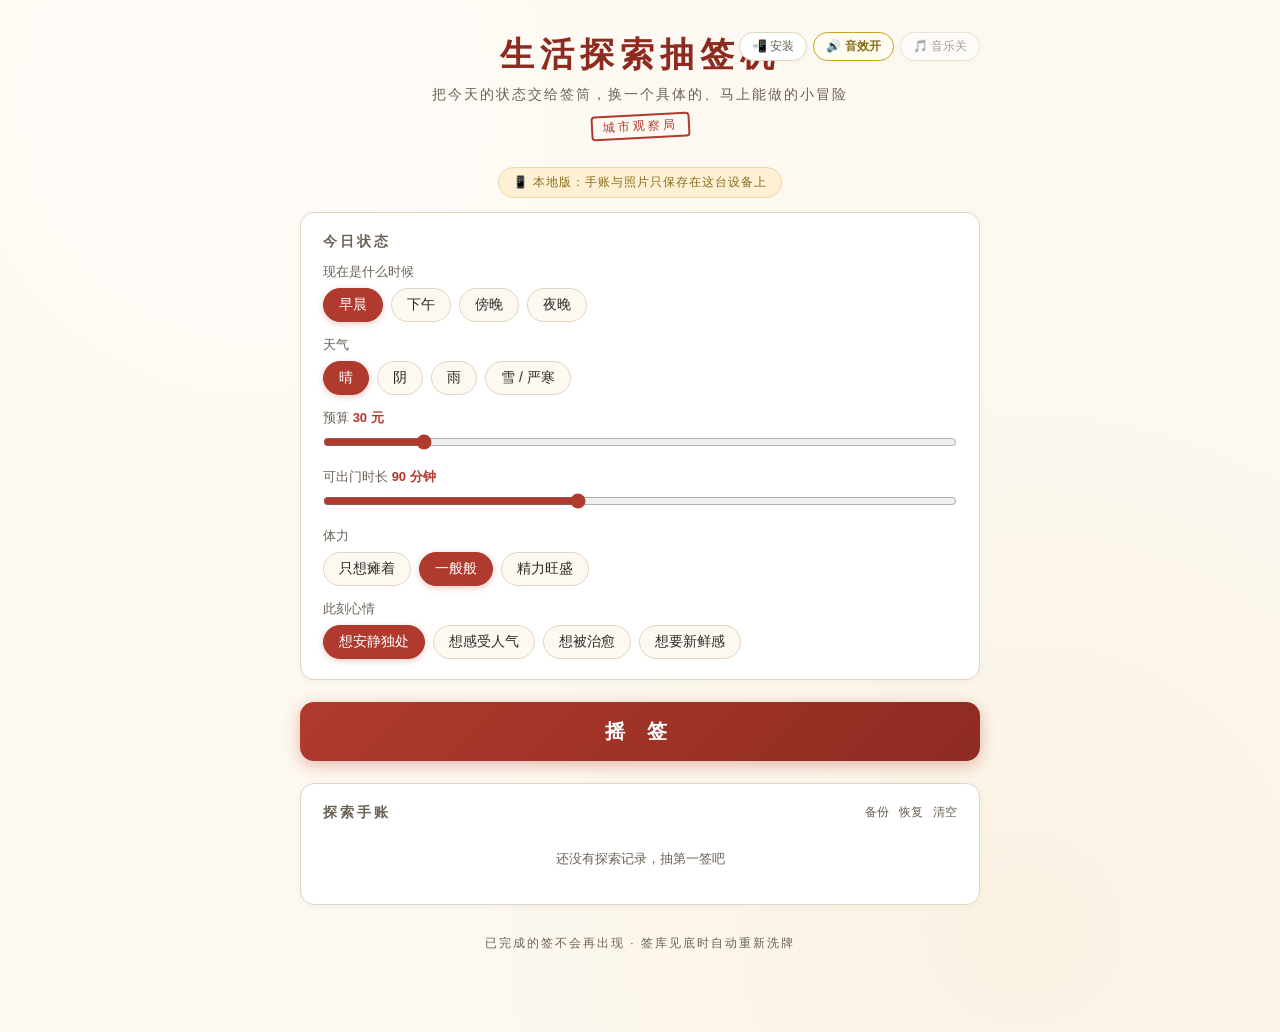
==== commit ef255451: "Add local backups and exploration labels" ====
--- a/index.html
+++ b/index.html
@@ -2,9 +2,10 @@
 <html lang="zh-CN">
 <head>
 <meta charset="UTF-8">
-<meta name="viewport" content="width=device-width, initial-scale=1.0">
+<meta name="viewport" content="width=device-width, initial-scale=1.0, viewport-fit=cover">
 <meta name="theme-color" content="#8e2b21">
 <meta name="description" content="把今天的状态交给签筒，换一个马上能做的小冒险。记录只保存在当前设备。">
+<meta name="format-detection" content="telephone=no">
 <meta name="apple-mobile-web-app-capable" content="yes">
 <meta name="apple-mobile-web-app-status-bar-style" content="default">
 <meta name="apple-mobile-web-app-title" content="探索抽签机">
@@ -23,15 +24,27 @@
     --border: #e0d5c0;
   }
   * { margin: 0; padding: 0; box-sizing: border-box; }
+  html { background: var(--paper); -webkit-text-size-adjust: 100%; }
   body {
     font-family: "PingFang SC", "Microsoft YaHei", "Noto Sans SC", sans-serif;
     background: var(--paper);
     color: var(--ink);
     min-height: 100vh;
+    min-height: 100svh;
+    overscroll-behavior-y: none;
     background-image: radial-gradient(circle at 20% 10%, #fff8 0, transparent 40%),
                       radial-gradient(circle at 80% 90%, #c9a22710 0, transparent 40%);
   }
-  .wrap { max-width: 720px; margin: 0 auto; padding: 32px 20px 80px; }
+  .wrap {
+    max-width: 720px; margin: 0 auto;
+    padding-top: calc(32px + env(safe-area-inset-top));
+    padding-right: calc(20px + env(safe-area-inset-right));
+    padding-bottom: calc(80px + env(safe-area-inset-bottom));
+    padding-left: calc(20px + env(safe-area-inset-left));
+  }
+
+  button, input, textarea { -webkit-tap-highlight-color: transparent; }
+  button, .chip, #photoPickBtn { touch-action: manipulation; }
 
   header { text-align: center; margin-bottom: 28px; position: relative; }
   .audio-bar {
@@ -64,6 +77,7 @@
   }
   #netBadge.off { display: block; }
   #netBadge.local { display: block; }
+  @media (display-mode: standalone) { #installBtn { display: none; } }
 
   .panel {
     background: #fff; border: 1px solid var(--border); border-radius: 14px;
@@ -154,7 +168,8 @@
   #modalMask.open { display: flex; }
   #modal {
     background: var(--paper); border-radius: 16px; width: 100%; max-width: 460px;
-    max-height: 88vh; overflow-y: auto; padding: 22px;
+    max-height: 88vh; max-height: 88svh; overflow-y: auto; padding: 22px;
+    -webkit-overflow-scrolling: touch;
     animation: pop .35s cubic-bezier(.2, 1.4, .4, 1);
   }
   #modal h3 { font-size: 17px; color: var(--red-deep); margin-bottom: 4px; }
@@ -178,6 +193,9 @@
     background: #000000aa; color: #fff; font-size: 12px; line-height: 18px; text-align: center; cursor: pointer;
   }
   .modal-actions { display: flex; gap: 10px; margin-top: 18px; }
+  @media (max-width: 540px) {
+    #modal textarea, #modal input[type=text] { font-size: 16px; }
+  }
 
   /* 探险回忆 */
   #memoryCard { display: none; }
@@ -208,8 +226,9 @@
   .tl-photos { display: flex; flex-wrap: wrap; gap: 8px; margin-top: 8px; }
   .tl-photos img { width: 84px; height: 84px; object-fit: cover; border-radius: 8px; border: 1px solid var(--border); cursor: zoom-in; }
   .hist-empty { text-align: center; color: var(--ink-light); font-size: 13px; padding: 16px 0; }
-  #clearHist { font-size: 12px; float: right; background: none; border: none; color: var(--ink-light); cursor: pointer; }
-  #clearHist:hover { color: var(--red); }
+  .hist-actions { float: right; display: inline-flex; gap: 10px; }
+  .hist-actions button { font-size: 12px; background: none; border: none; color: var(--ink-light); cursor: pointer; font-family: inherit; }
+  .hist-actions button:hover { color: var(--red); }
 
   /* 灯箱 */
   #lightbox {
@@ -226,7 +245,7 @@
 <div class="wrap">
   <header>
     <div class="audio-bar">
-      <button id="installBtn" class="audio-btn" title="安装到主屏幕" hidden>📲 安装</button>
+      <button id="installBtn" class="audio-btn" title="安装到主屏幕">📲 安装</button>
       <button id="soundToggle" class="audio-btn" title="开关动作音效">🔊 音效开</button>
       <button id="bgmToggle" class="audio-btn" title="开关背景音乐">🎵 音乐关</button>
     </div>
@@ -295,7 +314,7 @@
 
   <div id="result">
     <div class="fortune-card">
-      <div class="fortune-level" id="fLevel">上上签</div>
+      <div class="fortune-level" id="fLevel">探索气质</div>
       <div class="fortune-title" id="fTitle"></div>
       <div class="fortune-desc" id="fDesc"></div>
       <ul class="steps" id="fSteps"></ul>
@@ -315,7 +334,8 @@
   </div>
 
   <div class="panel" style="margin-top:18px;">
-    <h2>探索手账 <button id="clearHist">清空</button></h2>
+    <h2>探索手账 <span class="hist-actions"><button type="button" id="exportBackup">备份</button><button type="button" id="importBackup">恢复</button><button type="button" id="clearHist">清空</button></span></h2>
+    <input type="file" id="backupInput" accept=".json,application/json" hidden>
     <div id="historyList"><div class="hist-empty">加载中……</div></div>
   </div>
 
@@ -418,7 +438,6 @@
   {id:"home_letter", t:"手写信签", d:"手写一封信给某个人——寄出去，或者只是收好留给自己。", steps:["选定收信人：朋友、家人、或未来的自己","用纸笔认真写，不敷衍","拍照留档，或真的寄出去","记录：写信时你想到了什么"], budget:5, energy:1, min:45, outdoor:false, rainOk:true, mood:["heal","quiet"]}
 ];
 
-const LEVELS = ["上上签","上吉","中吉","小吉","末吉 · 但行动即转运"];
 const KEY_HIST = "leq_history_v2";
 const KEY_DONE = "leq_done_v2";
 
@@ -474,10 +493,86 @@
   }
 }
 
+const BACKUP_APP = "life-explore-lottery-pwa";
+const BACKUP_VERSION = 1;
+
+function buildBackup(){
+  return {
+    app: BACKUP_APP,
+    version: BACKUP_VERSION,
+    exportedAt: new Date().toISOString(),
+    records,
+    doneIds
+  };
+}
+
+function validateBackup(raw){
+  if (!raw || raw.app !== BACKUP_APP || raw.version !== BACKUP_VERSION){
+    throw new Error("这不是生活探索抽签机生成的有效备份文件");
+  }
+  if (!Array.isArray(raw.records) || !Array.isArray(raw.doneIds)){
+    throw new Error("备份缺少手账或签库数据");
+  }
+
+  const restoredRecords = raw.records.map((item, index)=>{
+    if (!item || typeof item !== "object" || typeof item.title !== "string" || !Number.isFinite(item.ts)){
+      throw new Error(`第 ${index + 1} 条手账格式不正确`);
+    }
+    const photos = Array.isArray(item.photos)
+      ? item.photos.filter(photo=>typeof photo === "string" && /^data:image\/(?:jpeg|jpg|png|webp);base64,/i.test(photo)).slice(0, 9)
+      : [];
+    return {
+      id: typeof item.id === "string" ? item.id.slice(0, 100) : "restored_" + item.ts + "_" + index,
+      title: item.title.slice(0, 100),
+      note: String(item.note || "").slice(0, 2000),
+      location: String(item.location || "").slice(0, 100),
+      photos,
+      ts: item.ts
+    };
+  });
+
+  const validTaskIds = new Set(POOL.map(task=>task.id));
+  const restoredDoneIds = [...new Set(raw.doneIds.filter(id=>typeof id === "string" && validTaskIds.has(id)))];
+  return {records: restoredRecords, doneIds: restoredDoneIds};
+}
+
+function downloadBackup(blob, filename){
+  const url = URL.createObjectURL(blob);
+  const link = document.createElement("a");
+  link.href = url;
+  link.download = filename;
+  document.body.appendChild(link);
+  link.click();
+  link.remove();
+  setTimeout(()=>URL.revokeObjectURL(url), 1000);
+}
+
+async function exportBackup(){
+  const data = JSON.stringify(buildBackup());
+  const blob = new Blob([data], {type: "application/json"});
+  const date = new Date();
+  const pad = value=>String(value).padStart(2, "0");
+  const filename = `生活探索抽签机备份_${date.getFullYear()}${pad(date.getMonth()+1)}${pad(date.getDate())}.json`;
+
+  try{
+    const file = new File([blob], filename, {type: "application/json"});
+    if (navigator.share && navigator.canShare && navigator.canShare({files: [file]})){
+      await navigator.share({title: "生活探索抽签机备份", files: [file]});
+      return;
+    }
+  }catch(err){
+    if (err && err.name === "AbortError") return;
+  }
+  downloadBackup(blob, filename);
+}
+
 async function boot(){
   const state = await readLocalState();
   records = Array.isArray(state.records) ? state.records : [];
   doneIds = Array.isArray(state.doneIds) ? state.doneIds : [];
+  if (navigator.storage && navigator.storage.persist){
+    navigator.storage.persist().catch(()=>{});
+  }
   renderHist();
   renderMemory();
 }
@@ -489,26 +584,48 @@
 let audioCtx = null;
 let isMuted = loadLS(KEY_MUTED, false);
 let isBgmOn = loadLS(KEY_BGM, false);
+
+function unlockIOS(ctx){
+  if (!ctx) return;
+  try {
+    if (ctx.state === "suspended" || ctx.state === "interrupted"){
+      ctx.resume().catch(()=>{});
+    }
+    const buf = ctx.createBuffer(1, 1, 22050);
+    const src = ctx.createBufferSource();
+    src.buffer = buf;
+    src.connect(ctx.destination);
+    src.start(0);
+  } catch(e){}
+}
 
 function getAudioContext(){
   if (!audioCtx){
     const AudioCtor = window.AudioContext || window.webkitAudioContext;
     if (AudioCtor) audioCtx = new AudioCtor();
   }
-  if (audioCtx && audioCtx.state === "suspended"){
+  if (audioCtx && (audioCtx.state === "suspended" || audioCtx.state === "interrupted")){
     audioCtx.resume().catch(()=>{});
   }
   return audioCtx;
 }
 
-// 首次交互自动唤醒音频上下文，并根据用户保存的偏好启动背景音乐
-["click", "touchstart"].forEach(ev => {
+// 首次交互自动唤醒与解锁 iOS 音频上下文
+["click", "touchstart", "touchend"].forEach(ev => {
   document.addEventListener(ev, () => {
     const ctx = getAudioContext();
-    if (ctx && isBgmOn && !isBgmRunning) {
-      startBGM();
+    if (ctx){
+      unlockIOS(ctx);
+      if (isBgmOn && !isBgmRunning) startBGM();
     }
   }, { once: true });
+});
+
+document.addEventListener("visibilitychange", () => {
+  if (document.visibilityState === "visible" && audioCtx &&
+      (audioCtx.state === "suspended" || audioCtx.state === "interrupted")){
+    audioCtx.resume().catch(()=>{});
+  }
 });
 
 /* ---------- 1. 动作音效部分 ---------- */
@@ -713,41 +830,42 @@
 function playWarmMusicBoxNote(ctx, freq, time, duration = 1.6, volScale = 1.0){
   if (!isBgmRunning) return;
   try {
+    const validTime = Math.max(ctx.currentTime + 0.005, time);
     const osc = ctx.createOscillator();
     const gain = ctx.createGain();
 
     // 纯净正弦波（温暖底色）
     osc.type = "sine";
-    osc.frequency.setValueAtTime(freq, time);
+    osc.frequency.setValueAtTime(freq, validTime);
 
     // 纯八度柔和泛音（金属簧片/音叉质感）
     const overtone = ctx.createOscillator();
     const otGain = ctx.createGain();
     overtone.type = "sine";
-    overtone.frequency.setValueAtTime(freq * 2, time);
+    overtone.frequency.setValueAtTime(freq * 2, validTime);
 
     const baseVol = 0.05 * volScale;
     const decay = Math.max(1.2, duration * 1.2);
 
     // 平滑渐入（彻底消除爆音与毛刺）与自然指数长余音
-    gain.gain.setValueAtTime(0.0001, time);
-    gain.gain.linearRampToValueAtTime(baseVol, time + 0.016);
-    gain.gain.exponentialRampToValueAtTime(0.0001, time + decay);
+    gain.gain.setValueAtTime(0.0001, validTime);
+    gain.gain.linearRampToValueAtTime(baseVol, validTime + 0.016);
+    gain.gain.exponentialRampToValueAtTime(0.0001, validTime + decay);
 
     // 泛音快速消散
-    otGain.gain.setValueAtTime(0.0001, time);
-    otGain.gain.linearRampToValueAtTime(baseVol * 0.12, time + 0.012);
-    otGain.gain.exponentialRampToValueAtTime(0.0001, time + decay * 0.45);
+    otGain.gain.setValueAtTime(0.0001, validTime);
+    otGain.gain.linearRampToValueAtTime(baseVol * 0.12, validTime + 0.012);
+    otGain.gain.exponentialRampToValueAtTime(0.0001, validTime + decay * 0.45);
 
     osc.connect(gain);
     gain.connect(bgmMasterGain);
     overtone.connect(otGain);
     otGain.connect(bgmMasterGain);
 
-    osc.start(time);
-    osc.stop(time + decay + 0.08);
-    overtone.start(time);
-    overtone.stop(time + decay * 0.5);
+    osc.start(validTime);
+    osc.stop(validTime + decay + 0.08);
+    overtone.start(validTime);
+    overtone.stop(validTime + decay * 0.5);
   } catch(e){}
 }
 
@@ -757,6 +875,7 @@
   try {
     const ctx = audioCtx;
     const now = ctx.currentTime;
+    const startAudioTime = Math.max(ctx.currentTime + 0.04, now);
 
     // 随机选择一个旋律短句
     const motif = MOTIFS[Math.floor(Math.random() * MOTIFS.length)];
@@ -764,7 +883,7 @@
 
     motif.forEach((idx, i) => {
       const freq = WARM_NOTES[idx];
-      const noteTime = now + i * noteStep;
+      const noteTime = startAudioTime + i * noteStep;
       const isLast = (i === motif.length - 1);
       const dur = isLast ? 2.2 : 1.4;
       const vol = isLast ? 1.05 : (0.85 + Math.random() * 0.2);
@@ -773,7 +892,7 @@
 
     // 25% 概率在短句首音加入低音暖音共鸣
     if (Math.random() < 0.25) {
-      playWarmMusicBoxNote(ctx, 130.81, now, 2.5, 0.4); // C3
+      playWarmMusicBoxNote(ctx, 130.81, startAudioTime, 2.5, 0.4); // C3
     }
   } catch(e){}
 
@@ -785,6 +904,7 @@
 function startBGM(){
   const ctx = getAudioContext();
   if (!ctx) return;
+  unlockIOS(ctx);
   if (isBgmRunning) return;
   isBgmRunning = true;
   initBgmNodes(ctx);
@@ -840,6 +960,7 @@
 }
 
 document.getElementById("soundToggle").addEventListener("click", ()=>{
+  unlockIOS(getAudioContext());
   isMuted = !isMuted;
   saveLS(KEY_MUTED, isMuted);
   updateSoundBtnUI();
@@ -847,6 +968,7 @@
 });
 
 document.getElementById("bgmToggle").addEventListener("click", ()=>{
+  unlockIOS(getAudioContext());
   isBgmOn = !isBgmOn;
   saveLS(KEY_BGM, isBgmOn);
   updateBgmBtnUI();
@@ -939,6 +1061,19 @@
 const result = document.getElementById("result");
 const emptyHint = document.getElementById("emptyHint");
 
+function explorationLabel(task){
+  if (task.weatherNeed === "rain") return "雨日限定";
+  if (!task.outdoor) return "室内探索";
+  if (task.times && task.times.length === 1 && task.times[0] === "morning") return "晨间出发";
+  if (task.times && task.times.length === 1 && task.times[0] === "night") return "夜行探索";
+  return {
+    quiet: "静心观察",
+    lively: "人间烟火",
+    heal: "温柔充电",
+    fresh: "新鲜体验"
+  }[ctx().mood] || "城市漫游";
+}
+
 function show(task){
   if (!task){
     result.style.display = "none";
@@ -947,7 +1082,7 @@
   }
   emptyHint.style.display = "none";
   currentTask = task;
-  document.getElementById("fLevel").textContent = LEVELS[Math.floor(Math.random()*LEVELS.length)];
+  document.getElementById("fLevel").textContent = explorationLabel(task);
   document.getElementById("fTitle").textContent = task.t;
   document.getElementById("fDesc").textContent = task.desc;
   document.getElementById("fSteps").innerHTML = task.stepList.map(s=>`<li>${s}</li>`).join("");
@@ -1117,6 +1252,35 @@
 });
 lightbox.addEventListener("click", ()=> lightbox.classList.remove("open"));
 
+/* ============ 备份与恢复 ============ */
+const backupInput = document.getElementById("backupInput");
+document.getElementById("exportBackup").addEventListener("click", ()=>{
+  exportBackup().catch(err=>alert("备份失败：" + err.message));
+});
+document.getElementById("importBackup").addEventListener("click", ()=> backupInput.click());
+backupInput.addEventListener("change", async ()=>{
+  const file = backupInput.files && backupInput.files[0];
+  if (!file) return;
+  try{
+    if (file.size > 100 * 1024 * 1024) throw new Error("备份文件超过 100 MB，无法在手机上安全恢复");
+    const restored = validateBackup(JSON.parse(await file.text()));
+    const ok = confirm(`备份中有 ${restored.records.length} 条手账。恢复会覆盖这台设备上的现有记录，是否继续？`);
+    if (!ok) return;
+    records = restored.records;
+    doneIds = restored.doneIds;
+    await saveLocalState();
+    currentTask = null;
+    result.style.display = "none";
+    renderHist();
+    renderMemory();
+    alert(`恢复完成：${records.length} 条手账，${doneIds.length} 个已完成任务。`);
+  }catch(err){
+    alert("恢复失败：" + err.message);
+  }finally{
+    backupInput.value = "";
+  }
+});
+
 /* ============ 清空 ============ */
 document.getElementById("clearHist").addEventListener("click", async ()=>{
   if (!confirm("确定清空这台设备上的所有探索记录和照片？签库也会一并重置，此操作无法撤销。")) return;
@@ -1132,17 +1296,30 @@
 /* ============ PWA 安装与离线缓存 ============ */
 let installPrompt = null;
 const installBtn = document.getElementById("installBtn");
+const runningStandalone = window.matchMedia("(display-mode: standalone)").matches || window.navigator.standalone === true;
+installBtn.hidden = runningStandalone;
 window.addEventListener("beforeinstallprompt", event=>{
   event.preventDefault();
   installPrompt = event;
   installBtn.hidden = false;
 });
 installBtn.addEventListener("click", async ()=>{
-  if (!installPrompt) return;
-  installPrompt.prompt();
-  await installPrompt.userChoice;
-  installPrompt = null;
-  installBtn.hidden = true;
+  if (installPrompt){
+    installPrompt.prompt();
+    const choice = await installPrompt.userChoice;
+    installPrompt = null;
+    if (choice.outcome === "accepted") installBtn.hidden = true;
+    return;
+  }
+
+  const ua = navigator.userAgent;
+  if (/iPhone|iPad|iPod/i.test(ua)){
+    alert("请点浏览器底部或顶部的“分享”按钮，再选择“添加到主屏幕”，并打开“作为 Web App 打开”。");
+  } else if (/Android/i.test(ua)){
+    alert("请点浏览器右上角菜单 ⋮，选择“安装应用”或“添加到主屏幕”。");
+  } else {
+    alert("请点浏览器地址栏右侧的安装图标，或打开浏览器菜单并选择“安装此网站为应用”。");
+  }
 });
 window.addEventListener("appinstalled", ()=>{
   installPrompt = null;
